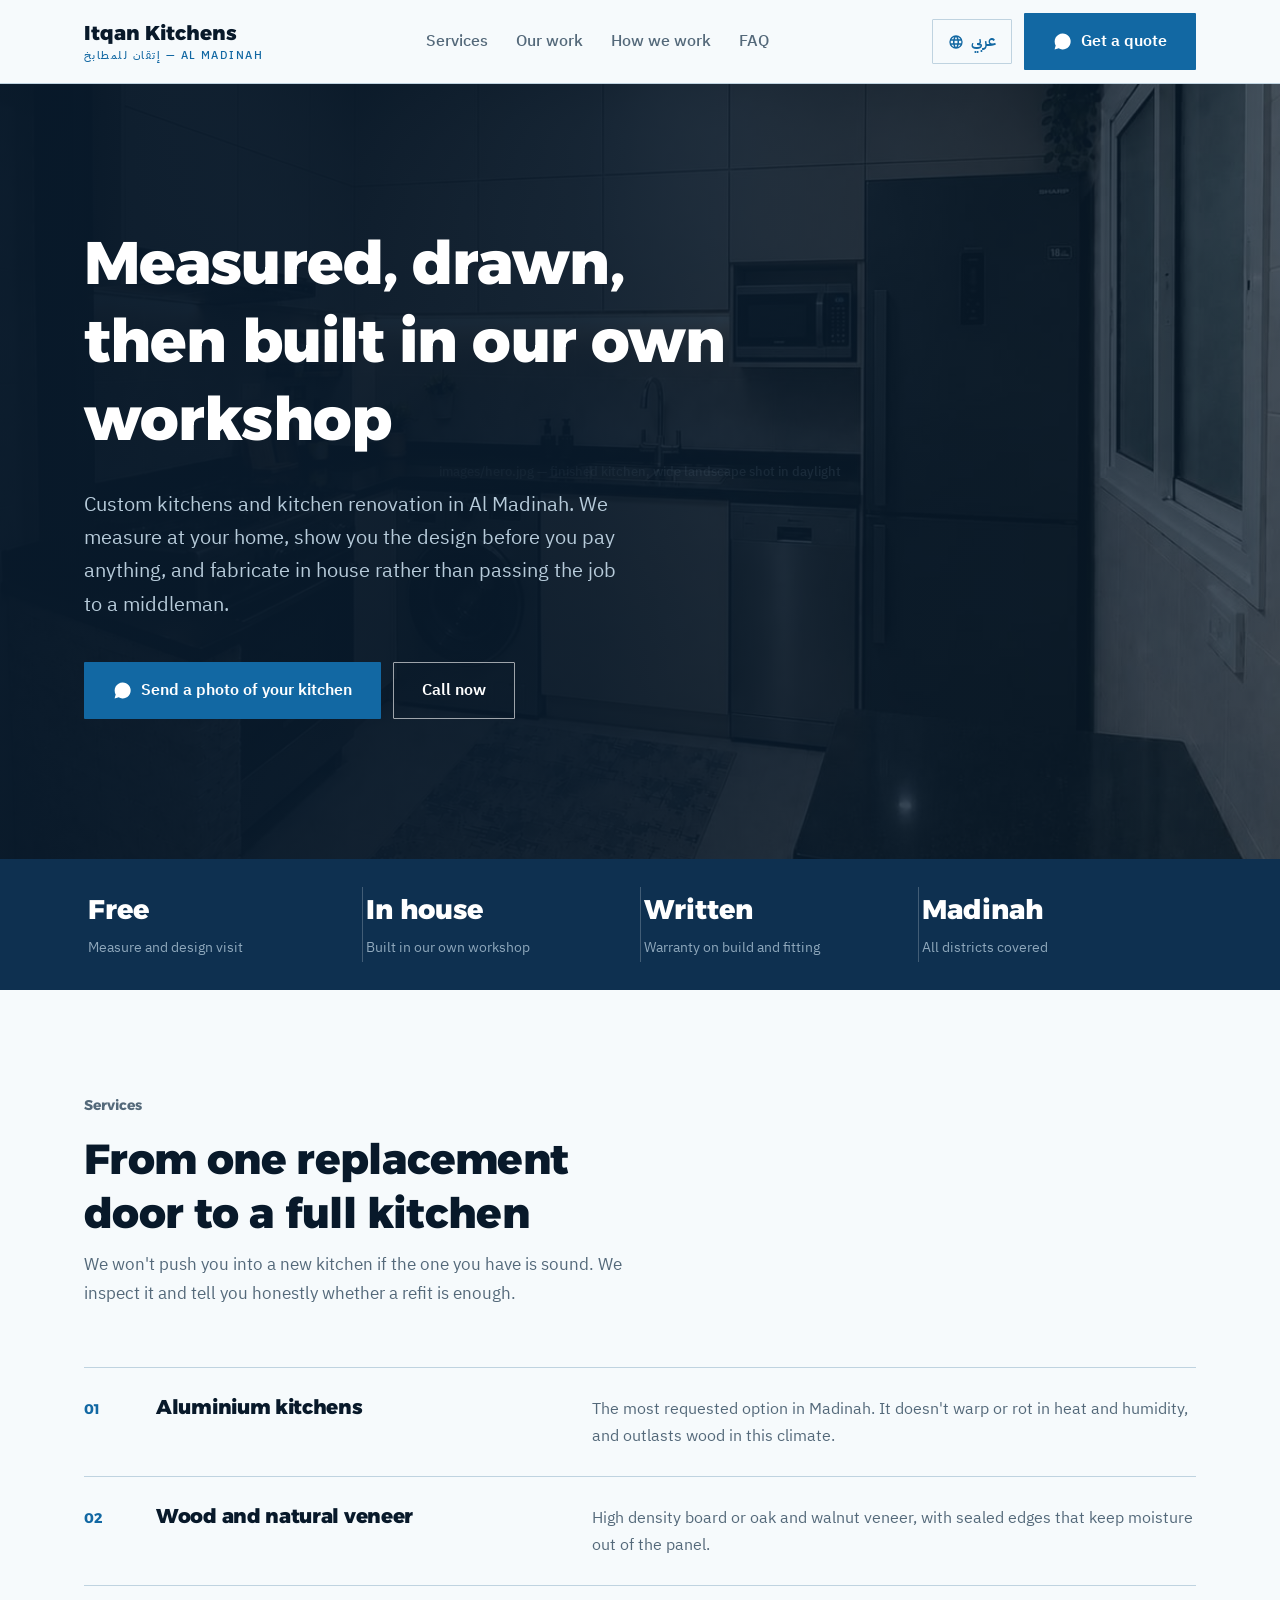
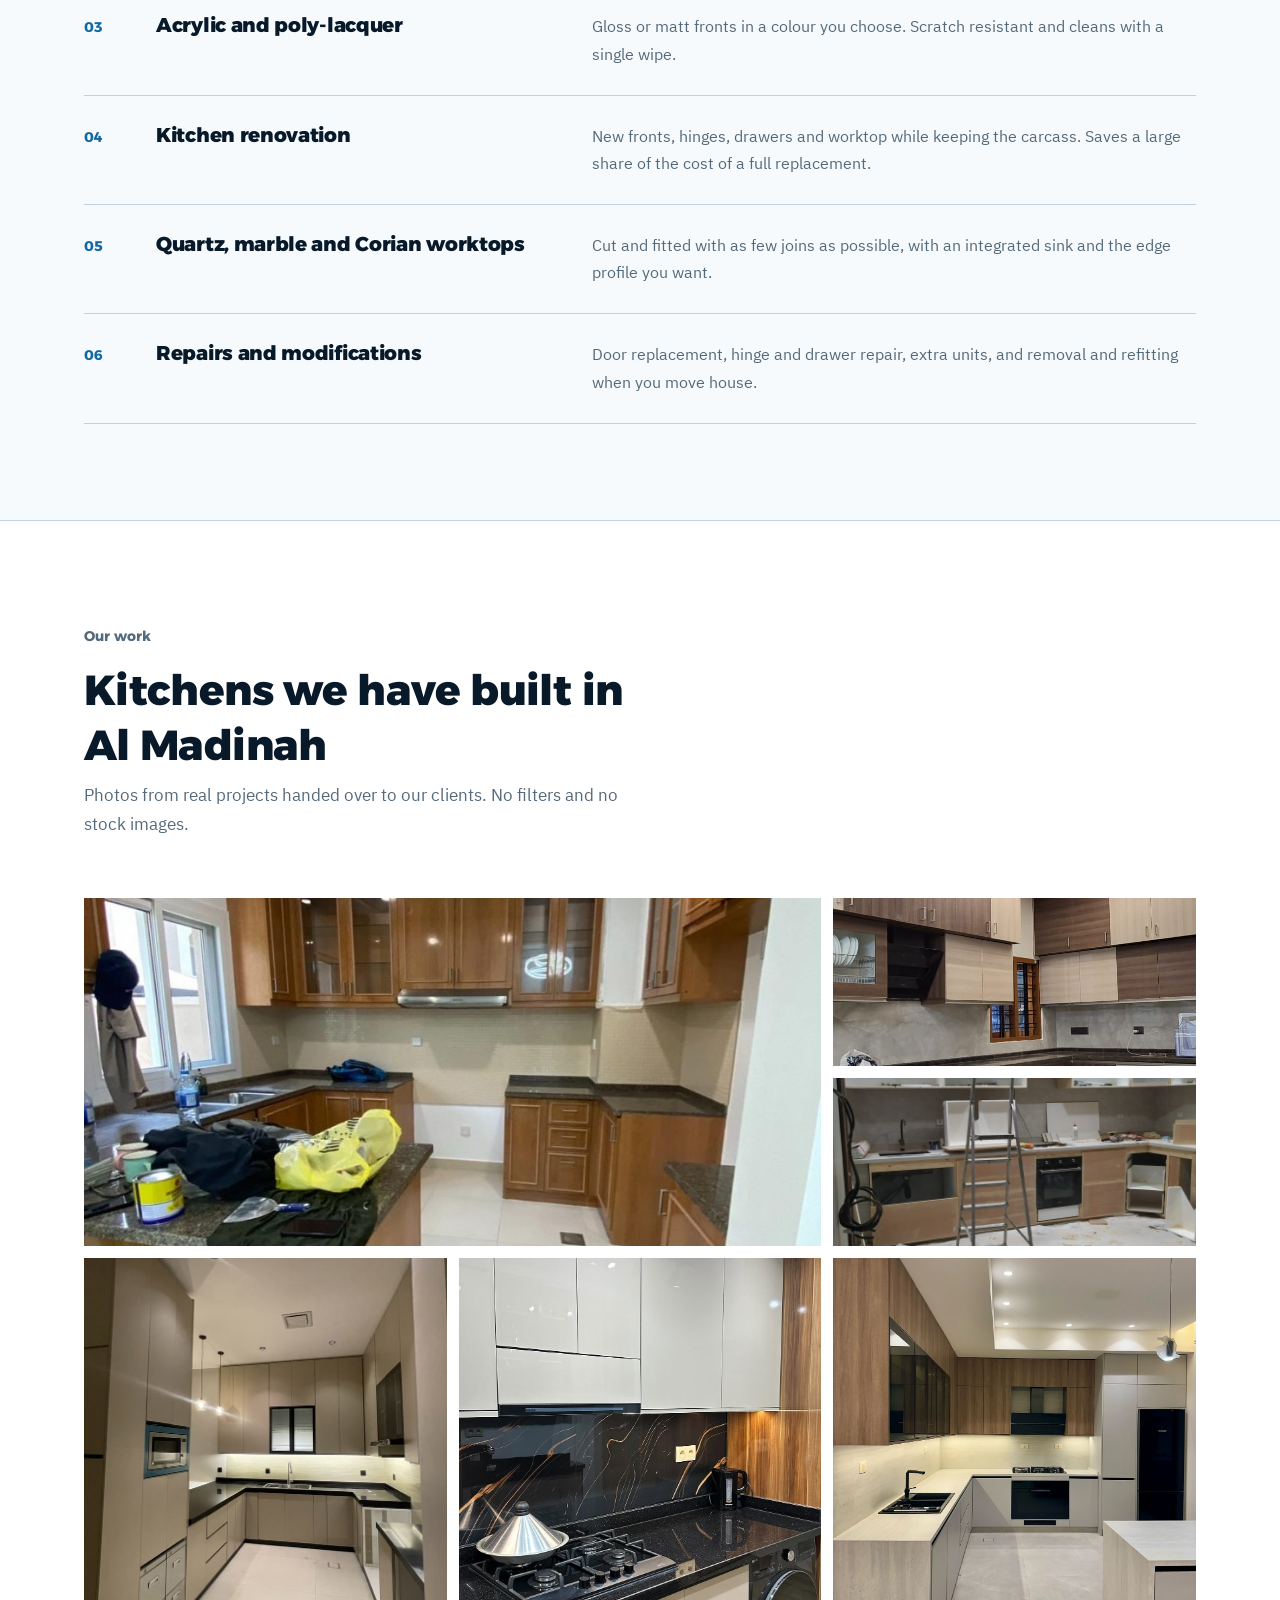
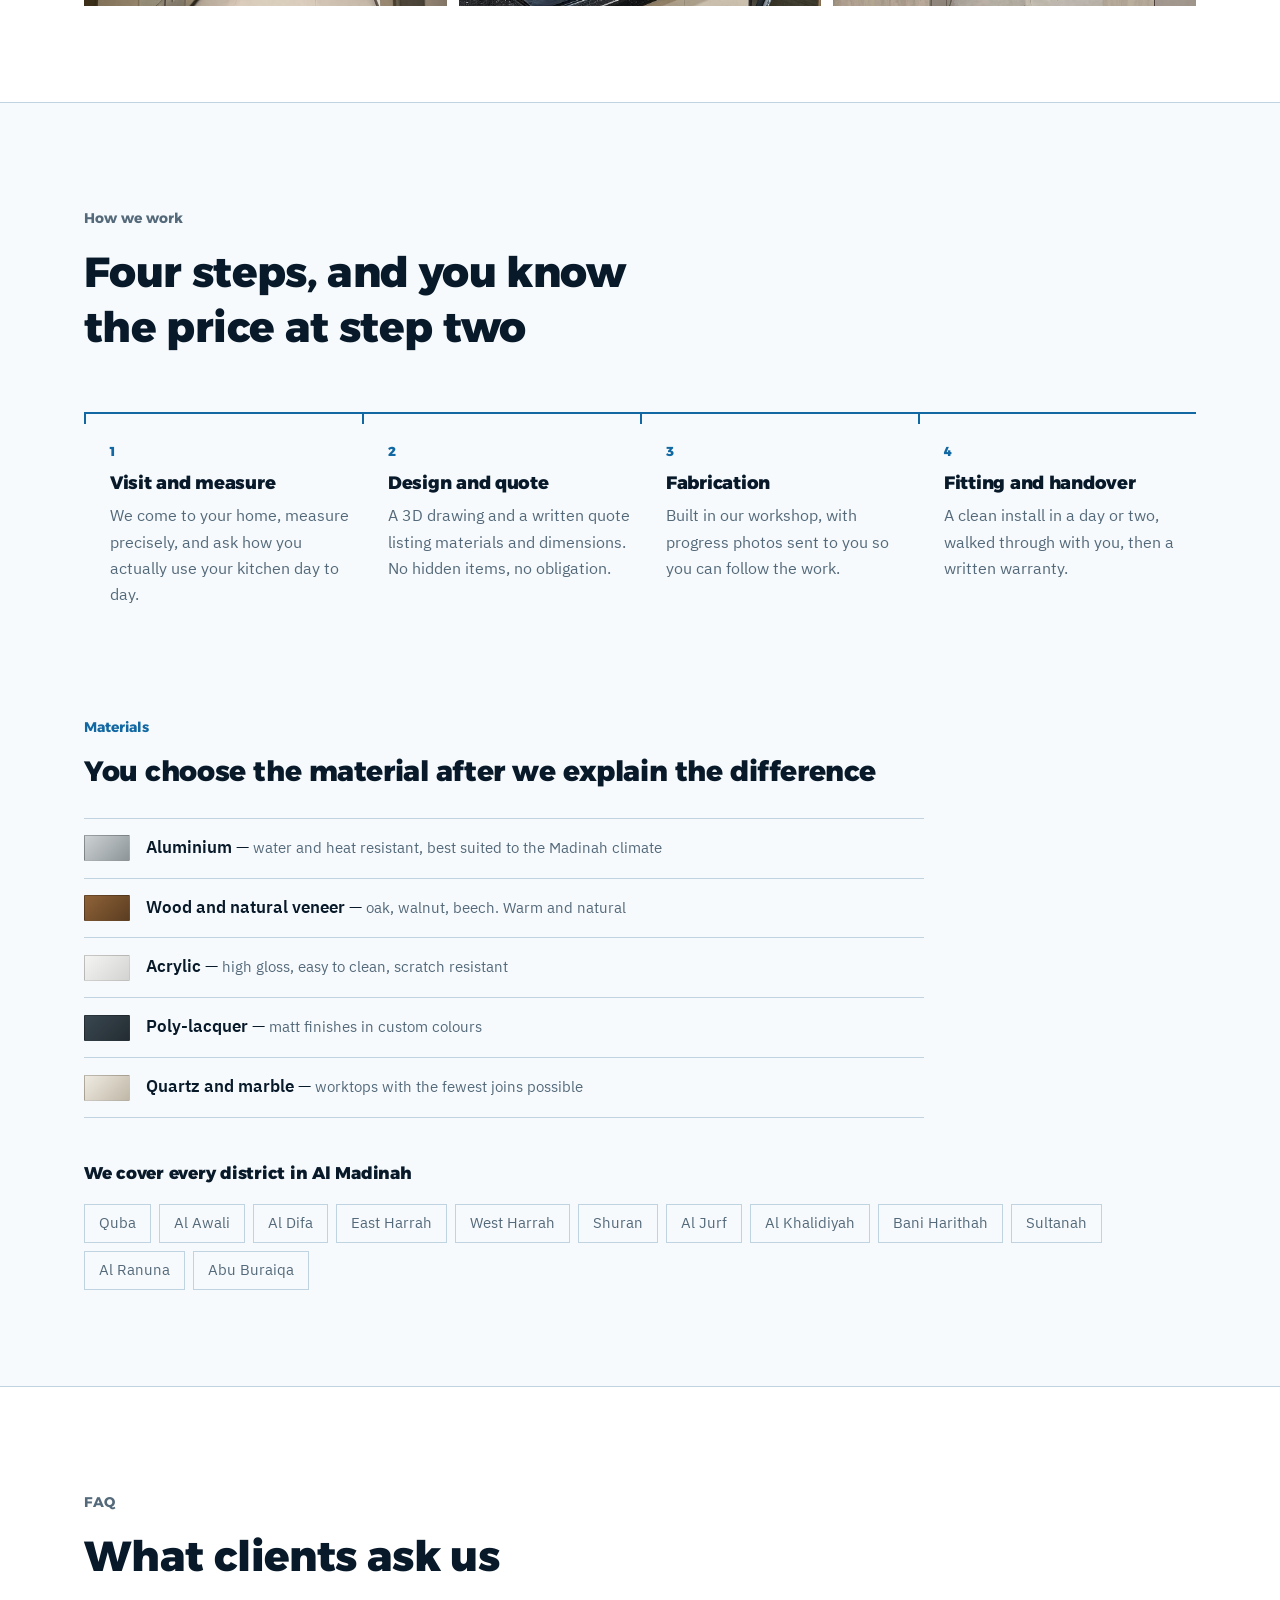
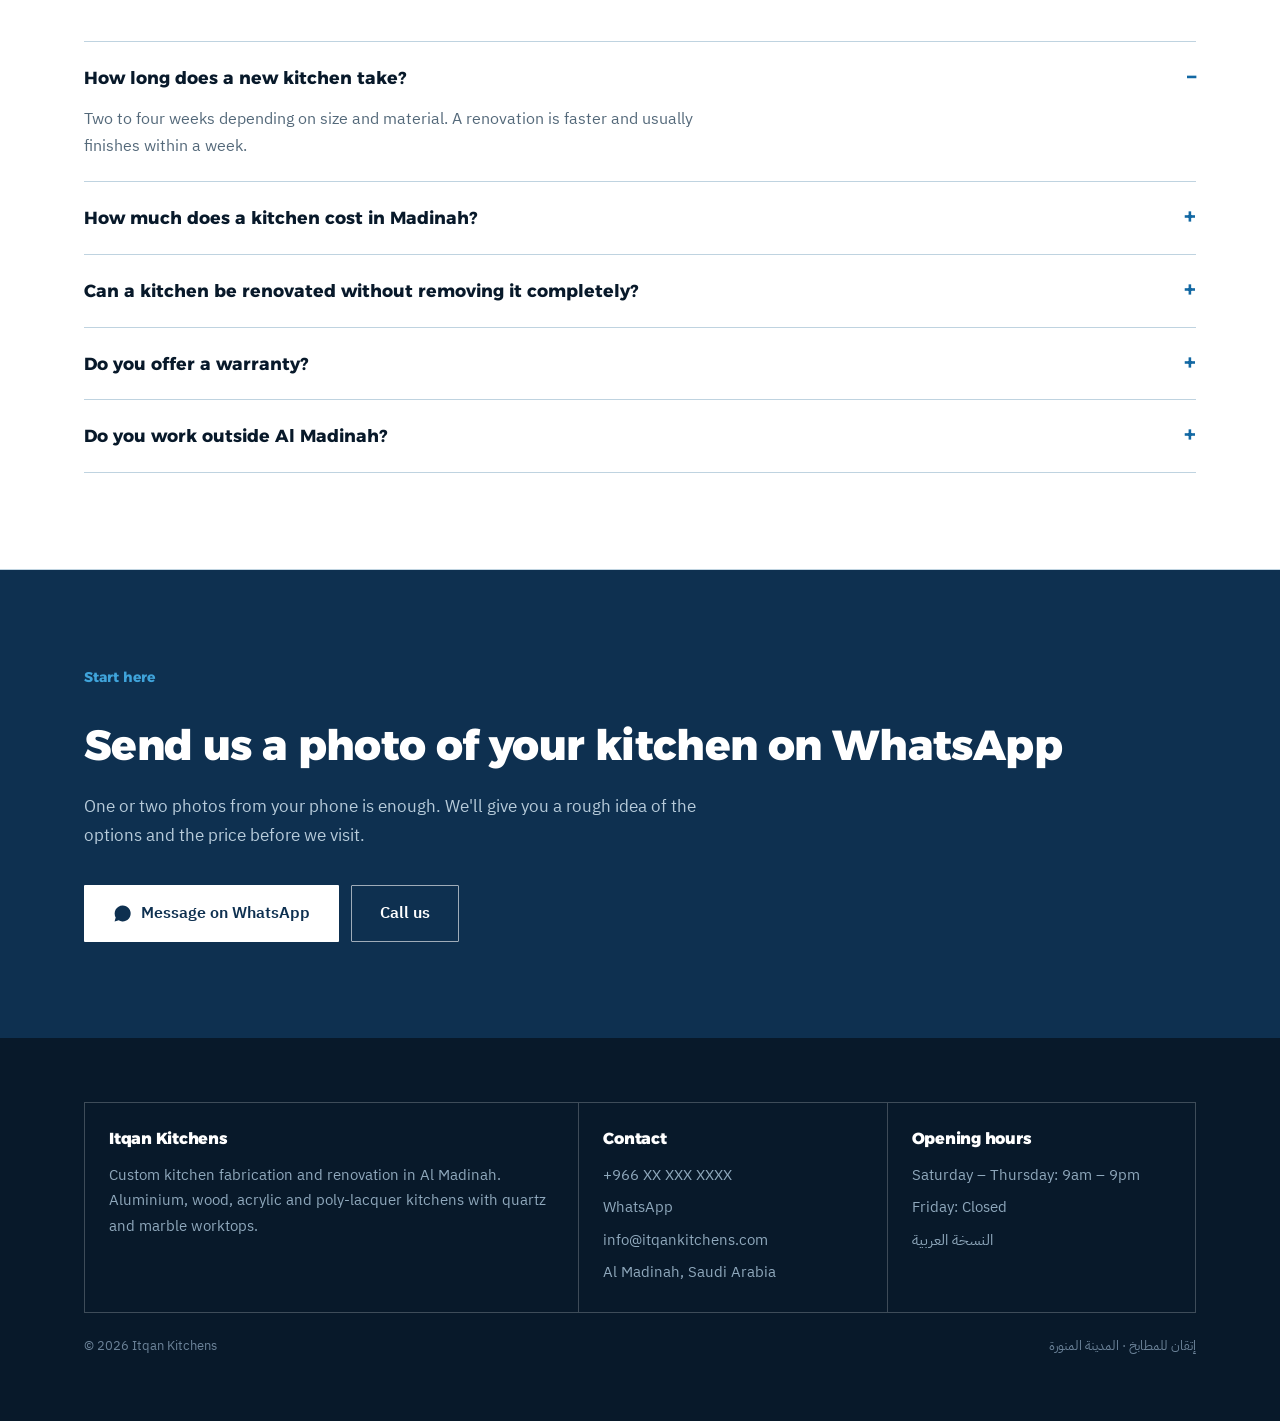
==== en.html @ 6902fe75 "Add files via upload" ====
<!DOCTYPE html>
<html lang="en" dir="ltr">
<head>
<meta charset="utf-8">
<meta name="viewport" content="width=device-width, initial-scale=1">

<title>Kitchen Renovation &amp; Custom Kitchens in Madinah | Itqan Kitchens</title>
<meta name="description" content="Itqan Kitchens — custom kitchen fabrication and kitchen renovation in Al Madinah, Saudi Arabia. Aluminium, wood, acrylic and poly-lacquer kitchens with quartz and marble worktops. Free measure and design, written warranty.">
<link rel="canonical" href="https://itqankitchens.com/en.html">
<link rel="alternate" hreflang="ar" href="https://itqankitchens.com/">
<link rel="alternate" hreflang="en" href="https://itqankitchens.com/en.html">
<link rel="alternate" hreflang="x-default" href="https://itqankitchens.com/">
<meta name="robots" content="index, follow, max-image-preview:large">
<meta name="geo.region" content="SA-03">
<meta name="geo.placename" content="Al Madinah">

<meta property="og:type" content="website">
<meta property="og:locale" content="en_US">
<meta property="og:locale:alternate" content="ar_SA">
<meta property="og:site_name" content="Itqan Kitchens">
<meta property="og:title" content="Kitchen Renovation &amp; Custom Kitchens in Madinah | Itqan Kitchens">
<meta property="og:description" content="Free measure and design, built in our own workshop, written warranty on installation.">
<meta property="og:url" content="https://itqankitchens.com/en.html">
<meta property="og:image" content="https://itqankitchens.com/images/og.jpg">
<meta name="twitter:card" content="summary_large_image">
<link rel="icon" href="images/favicon.png">

<link rel="preconnect" href="https://fonts.googleapis.com">
<link rel="preconnect" href="https://fonts.gstatic.com" crossorigin>
<link href="https://fonts.googleapis.com/css2?family=Alexandria:wght@500;700;800&family=IBM+Plex+Sans+Arabic:wght@400;500;600&display=swap" rel="stylesheet">
<link rel="stylesheet" href="style.css">
</head>
<body>

<header>
  <div class="wrap hdr">
    <a class="brand" href="en.html">Itqan Kitchens<span>إتقان للمطابخ — AL MADINAH</span></a>
    <nav class="nav">
      <a href="#services">Services</a>
      <a href="#work">Our work</a>
      <a href="#process">How we work</a>
      <a href="#faq">FAQ</a>
    </nav>
    <div class="hdr-right">
      <a class="lang" href="index.html" hreflang="ar" lang="ar">
        <svg viewBox="0 0 24 24"><path d="M12 2a10 10 0 1 0 0 20 10 10 0 0 0 0-20zm6.9 6h-2.9a15.6 15.6 0 0 0-1.4-3.6A8 8 0 0 1 18.9 8zM12 4c.7 1 1.3 2.3 1.7 4h-3.4c.4-1.7 1-3 1.7-4zM4.3 14a8 8 0 0 1 0-4h3.3a17 17 0 0 0 0 4zm.8 2h2.9c.3 1.3.8 2.5 1.4 3.6A8 8 0 0 1 5.1 16zm2.9-8H5.1a8 8 0 0 1 4.3-3.6A15.6 15.6 0 0 0 8 8zM12 20c-.7-1-1.3-2.3-1.7-4h3.4c-.4 1.7-1 3-1.7 4zm2.1-6H9.9a15 15 0 0 1 0-4h4.2a15 15 0 0 1 0 4zm.5 5.6c.6-1.1 1.1-2.3 1.4-3.6h2.9a8 8 0 0 1-4.3 3.6zm1.8-5.6a17 17 0 0 0 0-4h3.3a8 8 0 0 1 0 4z"/></svg>
        عربي
      </a>
      <a class="btn b-solid" href="https://wa.me/966XXXXXXXXX?text=Hello,%20I%27d%20like%20a%20quote%20for%20a%20kitchen">
        <svg viewBox="0 0 24 24"><path d="M17.5 14.4c-.3-.2-1.7-.9-2-1s-.5-.1-.7.2-.8 1-.9 1.1-.3.2-.6.1a8 8 0 0 1-2.4-1.5 9 9 0 0 1-1.6-2c-.2-.3 0-.5.1-.6l.5-.6.3-.5v-.5l-1-2.3c-.2-.6-.5-.5-.7-.5h-.6c-.2 0-.5.1-.8.4a3.2 3.2 0 0 0-1 2.4A5.6 5.6 0 0 0 7.3 12a12.7 12.7 0 0 0 4.9 4.3c.7.3 1.2.5 1.6.6a3.9 3.9 0 0 0 1.8.1 2.9 2.9 0 0 0 1.9-1.4 2.4 2.4 0 0 0 .2-1.3zM12 2a10 10 0 0 0-8.6 15L2 22l5.2-1.4A10 10 0 1 0 12 2z"/></svg>
        Get a quote
      </a>
    </div>
  </div>
</header>

<main>

<div class="hero">
  <div class="slot" data-need="images/hero.jpg — finished kitchen, wide landscape shot in daylight">
    <img src="images/hero.jpg" alt="Custom aluminium kitchen built by Itqan Kitchens in Al Madinah" fetchpriority="high" width="1600" height="1000">
  </div>
  <div class="hero-veil"></div>
  <div class="wrap hero-in">
    <h1>Measured, drawn, then built in our own workshop</h1>
    <p class="lede">Custom kitchens and kitchen renovation in Al Madinah. We measure at your home, show you the design before you pay anything, and fabricate in house rather than passing the job to a middleman.</p>
    <div class="hero-btns">
      <a class="btn b-solid" href="https://wa.me/966XXXXXXXXX?text=Hello,%20I%27d%20like%20a%20quote%20for%20a%20kitchen">
        <svg viewBox="0 0 24 24"><path d="M17.5 14.4c-.3-.2-1.7-.9-2-1s-.5-.1-.7.2-.8 1-.9 1.1-.3.2-.6.1a8 8 0 0 1-2.4-1.5 9 9 0 0 1-1.6-2c-.2-.3 0-.5.1-.6l.5-.6.3-.5v-.5l-1-2.3c-.2-.6-.5-.5-.7-.5h-.6c-.2 0-.5.1-.8.4a3.2 3.2 0 0 0-1 2.4A5.6 5.6 0 0 0 7.3 12a12.7 12.7 0 0 0 4.9 4.3c.7.3 1.2.5 1.6.6a3.9 3.9 0 0 0 1.8.1 2.9 2.9 0 0 0 1.9-1.4 2.4 2.4 0 0 0 .2-1.3zM12 2a10 10 0 0 0-8.6 15L2 22l5.2-1.4A10 10 0 1 0 12 2z"/></svg>
        Send a photo of your kitchen
      </a>
      <a class="btn b-light" href="tel:+966XXXXXXXXX">Call now</a>
    </div>
  </div>
</div>

<div class="proof">
  <div class="wrap proof-in">
    <div class="pf"><b>Free</b><span>Measure and design visit</span></div>
    <div class="pf"><b>In house</b><span>Built in our own workshop</span></div>
    <div class="pf"><b>Written</b><span>Warranty on build and fitting</span></div>
    <div class="pf"><b>Madinah</b><span>All districts covered</span></div>
  </div>
</div>

<section id="services">
  <div class="wrap">
    <div class="sec-head">
      <p class="eyebrow">Services</p>
      <h2>From one replacement door to a full kitchen</h2>
      <p>We won't push you into a new kitchen if the one you have is sound. We inspect it and tell you honestly whether a refit is enough.</p>
    </div>
    <div class="spec">
      <div class="row"><span class="n">01</span><h3>Aluminium kitchens</h3><p>The most requested option in Madinah. It doesn't warp or rot in heat and humidity, and outlasts wood in this climate.</p></div>
      <div class="row"><span class="n">02</span><h3>Wood and natural veneer</h3><p>High density board or oak and walnut veneer, with sealed edges that keep moisture out of the panel.</p></div>
      <div class="row"><span class="n">03</span><h3>Acrylic and poly-lacquer</h3><p>Gloss or matt fronts in a colour you choose. Scratch resistant and cleans with a single wipe.</p></div>
      <div class="row"><span class="n">04</span><h3>Kitchen renovation</h3><p>New fronts, hinges, drawers and worktop while keeping the carcass. Saves a large share of the cost of a full replacement.</p></div>
      <div class="row"><span class="n">05</span><h3>Quartz, marble and Corian worktops</h3><p>Cut and fitted with as few joins as possible, with an integrated sink and the edge profile you want.</p></div>
      <div class="row"><span class="n">06</span><h3>Repairs and modifications</h3><p>Door replacement, hinge and drawer repair, extra units, and removal and refitting when you move house.</p></div>
    </div>
  </div>
</section>

<section class="work" id="work">
  <div class="wrap">
    <div class="sec-head">
      <p class="eyebrow">Our work</p>
      <h2>Kitchens we have built in Al Madinah</h2>
      <p>Photos from real projects handed over to our clients. No filters and no stock images.</p>
    </div>
    <div class="gal">
      <div class="slot a" data-need="images/work-1.jpg — your best kitchen, wide shot"><img src="images/work-1.jpg" alt="Custom aluminium kitchen fitted in Al Madinah" loading="lazy" width="1200" height="800"></div>
      <div class="slot b" data-need="images/work-2.jpg — quartz worktop close up"><img src="images/work-2.jpg" alt="Quartz worktop installed in a Madinah kitchen" loading="lazy" width="700" height="500"></div>
      <div class="slot c" data-need="images/work-3.jpg — open drawers or interior detail"><img src="images/work-3.jpg" alt="Drawer and interior detail of a custom built kitchen" loading="lazy" width="700" height="500"></div>
      <div class="slot d" data-need="images/work-4.jpg — before and after renovation"><img src="images/work-4.jpg" alt="Kitchen renovation before and after in Al Madinah" loading="lazy" width="700" height="900"></div>
      <div class="slot e" data-need="images/work-5.jpg — wood or acrylic kitchen"><img src="images/work-5.jpg" alt="Natural veneer wood kitchen in Al Madinah" loading="lazy" width="700" height="900"></div>
      <div class="slot f" data-need="images/work-6.jpg — the workshop mid build"><img src="images/work-6.jpg" alt="Itqan Kitchens workshop during fabrication" loading="lazy" width="700" height="900"></div>
    </div>
  </div>
</section>

<section id="process">
  <div class="wrap">
    <div class="sec-head">
      <p class="eyebrow">How we work</p>
      <h2>Four steps, and you know the price at step two</h2>
    </div>
    <div class="proc">
      <div class="pstep"><span class="n">1</span><h3>Visit and measure</h3><p>We come to your home, measure precisely, and ask how you actually use your kitchen day to day.</p></div>
      <div class="pstep"><span class="n">2</span><h3>Design and quote</h3><p>A 3D drawing and a written quote listing materials and dimensions. No hidden items, no obligation.</p></div>
      <div class="pstep"><span class="n">3</span><h3>Fabrication</h3><p>Built in our workshop, with progress photos sent to you so you can follow the work.</p></div>
      <div class="pstep"><span class="n">4</span><h3>Fitting and handover</h3><p>A clean install in a day or two, walked through with you, then a written warranty.</p></div>
    </div>

    <div style="margin-top:clamp(46px,6vw,80px)">
      <p class="eyebrow">Materials</p>
      <h2 style="font-size:clamp(21px,2.6vw,28px);margin-bottom:1em">You choose the material after we explain the difference</h2>
      <div class="mats">
        <div class="mrow"><span class="chip" style="background:linear-gradient(135deg,#CDD2D4,#8D9598)"></span><div><b>Aluminium</b> — <em>water and heat resistant, best suited to the Madinah climate</em></div></div>
        <div class="mrow"><span class="chip" style="background:linear-gradient(135deg,#8E6238,#5B3D21)"></span><div><b>Wood and natural veneer</b> — <em>oak, walnut, beech. Warm and natural</em></div></div>
        <div class="mrow"><span class="chip" style="background:linear-gradient(135deg,#F4F4F2,#D3D4D1)"></span><div><b>Acrylic</b> — <em>high gloss, easy to clean, scratch resistant</em></div></div>
        <div class="mrow"><span class="chip" style="background:linear-gradient(135deg,#3A4750,#232C32)"></span><div><b>Poly-lacquer</b> — <em>matt finishes in custom colours</em></div></div>
        <div class="mrow"><span class="chip" style="background:linear-gradient(135deg,#EFEBE2,#C0B7A7)"></span><div><b>Quartz and marble</b> — <em>worktops with the fewest joins possible</em></div></div>
      </div>

      <h3 style="font-size:17px;margin-top:44px;margin-bottom:2px">We cover every district in Al Madinah</h3>
      <ul class="areas">
        <li>Quba</li><li>Al Awali</li><li>Al Difa</li><li>East Harrah</li><li>West Harrah</li>
        <li>Shuran</li><li>Al Jurf</li><li>Al Khalidiyah</li><li>Bani Harithah</li><li>Sultanah</li><li>Al Ranuna</li><li>Abu Buraiqa</li>
      </ul>
    </div>
  </div>
</section>

<section class="faq" id="faq">
  <div class="wrap">
    <div class="sec-head"><p class="eyebrow">FAQ</p><h2>What clients ask us</h2></div>
    <details open><summary>How long does a new kitchen take?</summary><p>Two to four weeks depending on size and material. A renovation is faster and usually finishes within a week.</p></details>
    <details><summary>How much does a kitchen cost in Madinah?</summary><p>Pricing is per linear metre and varies with the material, worktop type and number of units. After the measure visit you get a written, itemised quote with no obligation.</p></details>
    <details><summary>Can a kitchen be renovated without removing it completely?</summary><p>Often yes. In many cases the carcass is sound and only the fronts, hinges and worktop need replacing. We tell you honestly after inspecting it.</p></details>
    <details><summary>Do you offer a warranty?</summary><p>Yes, a written warranty covering fabrication and fitting. We explain its length and what it covers before you sign anything.</p></details>
    <details><summary>Do you work outside Al Madinah?</summary><p>Our main work is inside Al Madinah and its districts. For larger projects elsewhere, contact us and we'll see whether we can take it on.</p></details>
  </div>
</section>

<section class="band">
  <div class="wrap">
    <p class="eyebrow">Start here</p>
    <h2>Send us a photo of your kitchen on WhatsApp</h2>
    <p>One or two photos from your phone is enough. We'll give you a rough idea of the options and the price before we visit.</p>
    <div class="cta-btns">
      <a class="btn b-solid" href="https://wa.me/966XXXXXXXXX?text=Hello,%20here%27s%20a%20photo%20of%20my%20kitchen,%20I%27d%20like%20a%20quote">
        <svg viewBox="0 0 24 24"><path d="M17.5 14.4c-.3-.2-1.7-.9-2-1s-.5-.1-.7.2-.8 1-.9 1.1-.3.2-.6.1a8 8 0 0 1-2.4-1.5 9 9 0 0 1-1.6-2c-.2-.3 0-.5.1-.6l.5-.6.3-.5v-.5l-1-2.3c-.2-.6-.5-.5-.7-.5h-.6c-.2 0-.5.1-.8.4a3.2 3.2 0 0 0-1 2.4A5.6 5.6 0 0 0 7.3 12a12.7 12.7 0 0 0 4.9 4.3c.7.3 1.2.5 1.6.6a3.9 3.9 0 0 0 1.8.1 2.9 2.9 0 0 0 1.9-1.4 2.4 2.4 0 0 0 .2-1.3zM12 2a10 10 0 0 0-8.6 15L2 22l5.2-1.4A10 10 0 1 0 12 2z"/></svg>
        Message on WhatsApp
      </a>
      <a class="btn b-light" href="tel:+966XXXXXXXXX">Call us</a>
    </div>
  </div>
</section>

</main>

<footer>
  <div class="wrap">
    <div class="tb">
      <div class="tbc">
        <h3>Itqan Kitchens</h3>
        <p style="font-size:15px">Custom kitchen fabrication and renovation in Al Madinah. Aluminium, wood, acrylic and poly-lacquer kitchens with quartz and marble worktops.</p>
      </div>
      <div class="tbc">
        <h3>Contact</h3>
        <ul class="flist">
          <li><a href="tel:+966XXXXXXXXX">+966 XX XXX XXXX</a></li>
          <li><a href="https://wa.me/966XXXXXXXXX">WhatsApp</a></li>
          <li><a href="mailto:info@itqankitchens.com">info@itqankitchens.com</a></li>
          <li>Al Madinah, Saudi Arabia</li>
        </ul>
      </div>
      <div class="tbc">
        <h3>Opening hours</h3>
        <ul class="flist">
          <li>Saturday – Thursday: 9am – 9pm</li>
          <li>Friday: Closed</li>
          <li><a href="index.html" lang="ar">النسخة العربية</a></li>
        </ul>
      </div>
    </div>
    <div class="fbase">
      <span>© <span id="yr">2026</span> Itqan Kitchens</span>
      <span>إتقان للمطابخ · المدينة المنورة</span>
    </div>
  </div>
</footer>

<nav class="bar" aria-label="Quick contact">
  <a class="w" href="https://wa.me/966XXXXXXXXX?text=Hello,%20I%27d%20like%20a%20quote%20for%20a%20kitchen">
    <svg viewBox="0 0 24 24"><path d="M17.5 14.4c-.3-.2-1.7-.9-2-1s-.5-.1-.7.2-.8 1-.9 1.1-.3.2-.6.1a8 8 0 0 1-2.4-1.5 9 9 0 0 1-1.6-2c-.2-.3 0-.5.1-.6l.5-.6.3-.5v-.5l-1-2.3c-.2-.6-.5-.5-.7-.5h-.6c-.2 0-.5.1-.8.4a3.2 3.2 0 0 0-1 2.4A5.6 5.6 0 0 0 7.3 12a12.7 12.7 0 0 0 4.9 4.3c.7.3 1.2.5 1.6.6a3.9 3.9 0 0 0 1.8.1 2.9 2.9 0 0 0 1.9-1.4 2.4 2.4 0 0 0 .2-1.3zM12 2a10 10 0 0 0-8.6 15L2 22l5.2-1.4A10 10 0 1 0 12 2z"/></svg>
    WhatsApp
  </a>
  <a class="c" href="tel:+966XXXXXXXXX">
    <svg viewBox="0 0 24 24"><path d="M6.6 10.8a15 15 0 0 0 6.6 6.6l2.2-2.2c.3-.3.7-.4 1-.2a11 11 0 0 0 3.5.6c.6 0 1 .4 1 1V20c0 .6-.4 1-1 1A17 17 0 0 1 3 4c0-.6.4-1 1-1h3.5c.6 0 1 .4 1 1a11 11 0 0 0 .6 3.5c.1.3 0 .7-.2 1l-2.3 2.3z"/></svg>
    Call now
  </a>
</nav>

<script>document.getElementById('yr').textContent=new Date().getFullYear();</script>

<script type="application/ld+json">
{
  "@context":"https://schema.org","@type":"HomeAndConstructionBusiness",
  "@id":"https://itqankitchens.com/#business",
  "name":"Itqan Kitchens","alternateName":"إتقان للمطابخ",
  "url":"https://itqankitchens.com/","image":"https://itqankitchens.com/images/hero.jpg",
  "telephone":"+966XXXXXXXXX","email":"info@itqankitchens.com","priceRange":"$$",
  "address":{"@type":"PostalAddress","streetAddress":"Street address","addressLocality":"Al Madinah","addressRegion":"Al Madinah Province","addressCountry":"SA"},
  "geo":{"@type":"GeoCoordinates","latitude":24.4686,"longitude":39.6142},
  "areaServed":{"@type":"City","name":"Al Madinah"},
  "openingHoursSpecification":[{"@type":"OpeningHoursSpecification","dayOfWeek":["Saturday","Sunday","Monday","Tuesday","Wednesday","Thursday"],"opens":"09:00","closes":"21:00"}],
  "hasOfferCatalog":{"@type":"OfferCatalog","name":"Kitchen services","itemListElement":[
    {"@type":"Offer","itemOffered":{"@type":"Service","name":"Aluminium kitchens"}},
    {"@type":"Offer","itemOffered":{"@type":"Service","name":"Wood and natural veneer kitchens"}},
    {"@type":"Offer","itemOffered":{"@type":"Service","name":"Acrylic and poly-lacquer kitchens"}},
    {"@type":"Offer","itemOffered":{"@type":"Service","name":"Kitchen renovation"}},
    {"@type":"Offer","itemOffered":{"@type":"Service","name":"Quartz, marble and Corian worktops"}},
    {"@type":"Offer","itemOffered":{"@type":"Service","name":"Kitchen repairs and modifications"}}]}
}
</script>

<script type="application/ld+json">
{
  "@context":"https://schema.org","@type":"FAQPage","mainEntity":[
  {"@type":"Question","name":"How long does a new kitchen take?","acceptedAnswer":{"@type":"Answer","text":"Two to four weeks depending on size and material. A renovation is faster and usually finishes within a week."}},
  {"@type":"Question","name":"How much does a kitchen cost in Madinah?","acceptedAnswer":{"@type":"Answer","text":"Pricing is per linear metre and varies with the material, worktop type and number of units. After the measure visit you get a written, itemised quote with no obligation."}},
  {"@type":"Question","name":"Can a kitchen be renovated without removing it completely?","acceptedAnswer":{"@type":"Answer","text":"Often yes. In many cases the carcass is sound and only the fronts, hinges and worktop need replacing."}},
  {"@type":"Question","name":"Do you offer a warranty?","acceptedAnswer":{"@type":"Answer","text":"Yes, a written warranty covering fabrication and fitting. We explain its length and what it covers before you sign anything."}},
  {"@type":"Question","name":"Do you work outside Al Madinah?","acceptedAnswer":{"@type":"Answer","text":"Our main work is inside Al Madinah and its districts. For larger projects elsewhere, contact us and we will see whether we can take it on."}}]
}
</script>

</body>
</html>
---- style.css ----
/* ==========================================================
   ITQAN KITCHENS — shared stylesheet (Arabic + English)
   Edit colours in the :root block below.
   ========================================================== */

:root{
  --ink:#08192A;          /* deepest navy — headers, footer */
  --navy:#0E3050;         /* dark blue panels */
  --blue:#1268A3;         /* primary blue — buttons, links */
  --blue-deep:#0C4E7C;    /* button hover */
  --blue-br:#3FA3DA;      /* bright accent — eyebrows on dark */
  --pale:#E6F0F7;         /* pale blue wash */
  --paper:#F6FAFC;        /* page background */
  --rule:#BFD3E0;         /* hairlines */
  --grey:#54697A;         /* body text on light */
  --mute:#8FA8BC;         /* body text on dark */

  --disp:"Alexandria",sans-serif;
  --body:"IBM Plex Sans Arabic",sans-serif;
  --pad:clamp(18px,5vw,72px);
}

*{box-sizing:border-box;margin:0;padding:0}
html{scroll-behavior:smooth}
body{
  font-family:var(--body);background:var(--paper);color:var(--ink);
  font-size:17px;line-height:1.75;padding-bottom:74px;-webkit-font-smoothing:antialiased;
}
[dir="ltr"] body{line-height:1.7}
@media(min-width:860px){body{padding-bottom:0}}
img{display:block;width:100%;height:100%;object-fit:cover}
a{color:inherit}
:focus-visible{outline:3px solid var(--blue);outline-offset:3px}
.wrap{max-width:1240px;margin:0 auto;padding-inline:var(--pad)}

h1,h2,h3{font-family:var(--disp);line-height:1.3;font-weight:800;letter-spacing:-.015em}
h2{font-size:clamp(25px,3.6vw,42px)}
p{max-width:66ch}

/* ---------- photo slots ---------- */
.slot{position:relative;background:#D3E1EB;overflow:hidden}
.slot::after{
  content:attr(data-need);position:absolute;inset:0;display:grid;place-items:center;
  font:500 12.5px/1.7 var(--body);color:var(--grey);padding:18px;text-align:center;z-index:0;
}
.slot img{position:relative;z-index:1}

/* ---------- header ---------- */
header{position:sticky;top:0;z-index:60;background:rgba(246,250,252,.95);backdrop-filter:blur(12px);border-bottom:1px solid var(--rule)}
.hdr{display:flex;align-items:center;justify-content:space-between;gap:14px;padding-block:13px}
.brand{text-decoration:none;font-family:var(--disp);font-weight:800;font-size:20px;line-height:1.15;color:var(--ink)}
.brand span{display:block;font:500 10.5px/1 var(--body);color:var(--blue);letter-spacing:.14em;margin-top:6px}
.nav{display:none;gap:28px;font-size:15.5px;font-weight:500}
.nav a{text-decoration:none;color:var(--grey)}
.nav a:hover{color:var(--blue)}
@media(min-width:1000px){.nav{display:flex}}

.hdr-right{display:flex;align-items:center;gap:12px}
.lang{
  display:inline-flex;align-items:center;gap:7px;text-decoration:none;
  border:1.5px solid var(--rule);color:var(--blue);font-weight:600;font-size:14.5px;
  padding:9px 15px;border-radius:1px;transition:border-color .15s,background .15s;
}
.lang:hover{border-color:var(--blue);background:var(--pale)}
.lang svg{width:16px;height:16px;fill:currentColor}
.hdr .btn{display:none}
@media(min-width:860px){.hdr .btn{display:inline-flex}}

/* ---------- buttons ---------- */
.btn{
  display:inline-flex;align-items:center;justify-content:center;gap:9px;
  font-family:var(--body);font-weight:600;font-size:16px;padding:14px 28px;
  text-decoration:none;border:1.5px solid transparent;border-radius:1px;
  transition:background .15s,color .15s,border-color .15s;
}
.b-solid{background:var(--blue);color:#fff}
.b-solid:hover{background:var(--blue-deep)}
.b-ghost{border-color:var(--ink);color:var(--ink)}
.b-ghost:hover{background:var(--ink);color:#fff}
.b-light{border-color:rgba(255,255,255,.6);color:#fff}
.b-light:hover{background:#fff;color:var(--navy);border-color:#fff}
.btn svg{width:19px;height:19px;fill:currentColor;flex:none}

/* ---------- hero ---------- */
.hero{position:relative;background:var(--ink);color:#fff;overflow:hidden}
.hero .slot{position:absolute;inset:0;background:#0E2437}
.hero .slot::after{color:#6E8AA0}
.hero img{opacity:.46}
.hero-veil{position:absolute;inset:0;z-index:2}
[dir="rtl"] .hero-veil{background:linear-gradient(to left,rgba(8,25,42,.95) 0%,rgba(8,25,42,.84) 46%,rgba(8,25,42,.34) 100%)}
[dir="ltr"] .hero-veil{background:linear-gradient(to right,rgba(8,25,42,.95) 0%,rgba(8,25,42,.84) 46%,rgba(8,25,42,.34) 100%)}
.hero-in{position:relative;z-index:3;padding-block:clamp(64px,11vw,140px)}
.hero h1{font-size:clamp(31px,5.6vw,60px);max-width:16ch;margin-bottom:.5em}
.hero .lede{font-size:clamp(17px,2vw,19.5px);color:#B7CBDA;max-width:46ch;margin-bottom:2.1em}
.hero-btns{display:flex;flex-wrap:wrap;gap:12px}

/* ---------- proof bar ---------- */
.proof{background:var(--navy);color:#fff}
.proof-in{display:grid;grid-template-columns:1fr 1fr;padding-block:6px}
@media(min-width:760px){.proof-in{grid-template-columns:repeat(4,1fr)}}
.pf{padding:22px 4px;position:relative}
.pf+.pf::before{content:"";position:absolute;inset-inline-start:0;top:22px;bottom:22px;width:1px;background:rgba(255,255,255,.22)}
.pf b{font-family:var(--disp);font-weight:800;font-size:clamp(20px,2.5vw,27px);display:block;color:#fff}
.pf span{font-size:13.5px;color:var(--mute)}

/* ---------- sections ---------- */
section{padding-block:clamp(58px,7.5vw,110px)}
.eyebrow{font-family:var(--disp);font-weight:700;font-size:14px;color:var(--blue);margin-bottom:14px}
.sec-head{max-width:56ch;margin-bottom:clamp(34px,4.5vw,58px)}
.sec-head p{color:var(--grey);margin-top:.6em}

/* services as a numbered spec list */
.spec{border-top:1px solid var(--rule)}
.row{display:grid;gap:6px 34px;padding:26px 0;border-bottom:1px solid var(--rule);align-items:baseline;transition:background .15s}
@media(min-width:800px){.row{grid-template-columns:38px 1fr 1.5fr}}
.row .n{font-family:var(--disp);font-weight:700;font-size:14px;color:var(--blue);padding-top:4px}
.row h3{font-size:20px}
.row p{font-size:16px;color:var(--grey)}
.row:hover{background:var(--pale)}

/* ---------- gallery ---------- */
.work{background:#fff;border-block:1px solid var(--rule)}
.gal{display:grid;gap:10px;grid-template-columns:repeat(2,1fr)}
.gal .slot{aspect-ratio:1}
@media(min-width:860px){
  .gal{grid-template-columns:repeat(6,1fr);grid-auto-rows:168px;gap:12px}
  .gal .slot{aspect-ratio:auto;height:100%}
  .a{grid-column:span 4;grid-row:span 2}
  .b,.c{grid-column:span 2;grid-row:span 1}
  .d,.e,.f{grid-column:span 2;grid-row:span 2}
}

/* ---------- process ---------- */
.proc{display:grid;gap:0}
@media(min-width:820px){.proc{grid-template-columns:repeat(4,1fr)}}
.pstep{padding:26px 26px 30px 0;border-top:2px solid var(--blue);position:relative}
[dir="ltr"] .pstep{padding:26px 0 30px 26px}
@media(max-width:819px){.pstep,[dir="ltr"] .pstep{padding-inline-end:0}}
.pstep::before{content:"";position:absolute;top:-2px;inset-inline-start:0;width:2px;height:12px;background:var(--blue)}
.pstep .n{font-family:var(--disp);font-weight:800;font-size:13px;color:var(--blue);display:block;margin-bottom:10px}
.pstep h3{font-size:18px;margin-bottom:.45em}
.pstep p{font-size:15.5px;color:var(--grey)}

/* ---------- materials table ---------- */
.mats{display:grid;gap:0;border-top:1px solid var(--rule);max-width:840px}
.mrow{display:grid;grid-template-columns:auto 1fr;gap:16px;align-items:center;padding:15px 0;border-bottom:1px solid var(--rule)}
.chip{width:46px;height:26px;border-radius:1px;border:1px solid rgba(0,0,0,.14)}
.mrow b{font-weight:600;font-size:16.5px}
.mrow em{font-style:normal;color:var(--grey);font-size:15px}

.areas{display:flex;flex-wrap:wrap;gap:8px;margin-top:20px;padding:0}
.areas li{list-style:none;border:1px solid var(--rule);padding:6px 14px;font-size:14.5px;color:var(--grey)}

/* ---------- faq ---------- */
.faq{background:#fff;border-block:1px solid var(--rule)}
details{border-bottom:1px solid var(--rule);padding:21px 0}
details:first-of-type{border-top:1px solid var(--rule)}
summary{font-family:var(--disp);font-weight:700;font-size:17.5px;cursor:pointer;list-style:none;display:flex;justify-content:space-between;gap:20px}
summary::-webkit-details-marker{display:none}
summary::after{content:"+";color:var(--blue);font-size:23px;line-height:1.2;flex:none}
details[open] summary::after{content:"–"}
details p{margin-top:13px;color:var(--grey);font-size:16px}

/* ---------- closing cta ---------- */
.band{background:var(--navy);color:#fff}
.band .eyebrow{color:var(--blue-br)}
.band h2{margin-bottom:.5em;color:#fff}
.band p{color:#B7CBDA;margin-bottom:2em}
.band .b-solid{background:#fff;color:var(--navy)}
.band .b-solid:hover{background:var(--pale)}
.cta-btns{display:flex;gap:12px;flex-wrap:wrap}

/* ---------- footer ---------- */
footer{background:var(--ink);color:var(--mute);font-size:15px;padding-block:clamp(40px,5vw,64px)}
.tb{display:grid;gap:0;border:1px solid rgba(255,255,255,.22)}
@media(min-width:820px){.tb{grid-template-columns:1.6fr 1fr 1fr}}
.tbc{padding:26px 24px;border-top:1px solid rgba(255,255,255,.22)}
.tbc:first-child{border-top:none}
@media(min-width:820px){
  .tbc{border-top:none}
  .tbc+.tbc{border-inline-start:1px solid rgba(255,255,255,.22)}
}
footer h3{font-family:var(--disp);font-size:16px;color:#fff;margin-bottom:.8em}
footer a{text-decoration:none}
footer a:hover{color:var(--blue-br)}
.flist{list-style:none;display:grid;gap:7px}
.fbase{margin-top:22px;font-size:13px;color:#6C8399;display:flex;justify-content:space-between;flex-wrap:wrap;gap:8px}

/* ---------- mobile sticky bar ---------- */
.bar{position:fixed;inset-inline:0;bottom:0;z-index:70;display:grid;grid-template-columns:1fr 1fr}
@media(min-width:860px){.bar{display:none}}
.bar a{padding:19px 8px;text-align:center;text-decoration:none;font-weight:600;font-size:16px;display:flex;align-items:center;justify-content:center;gap:8px}
.bar .w{background:var(--blue);color:#fff}
.bar .c{background:var(--ink);color:#fff}
.bar svg{width:19px;height:19px;fill:currentColor}

@media(prefers-reduced-motion:reduce){*{transition:none!important;scroll-behavior:auto}}
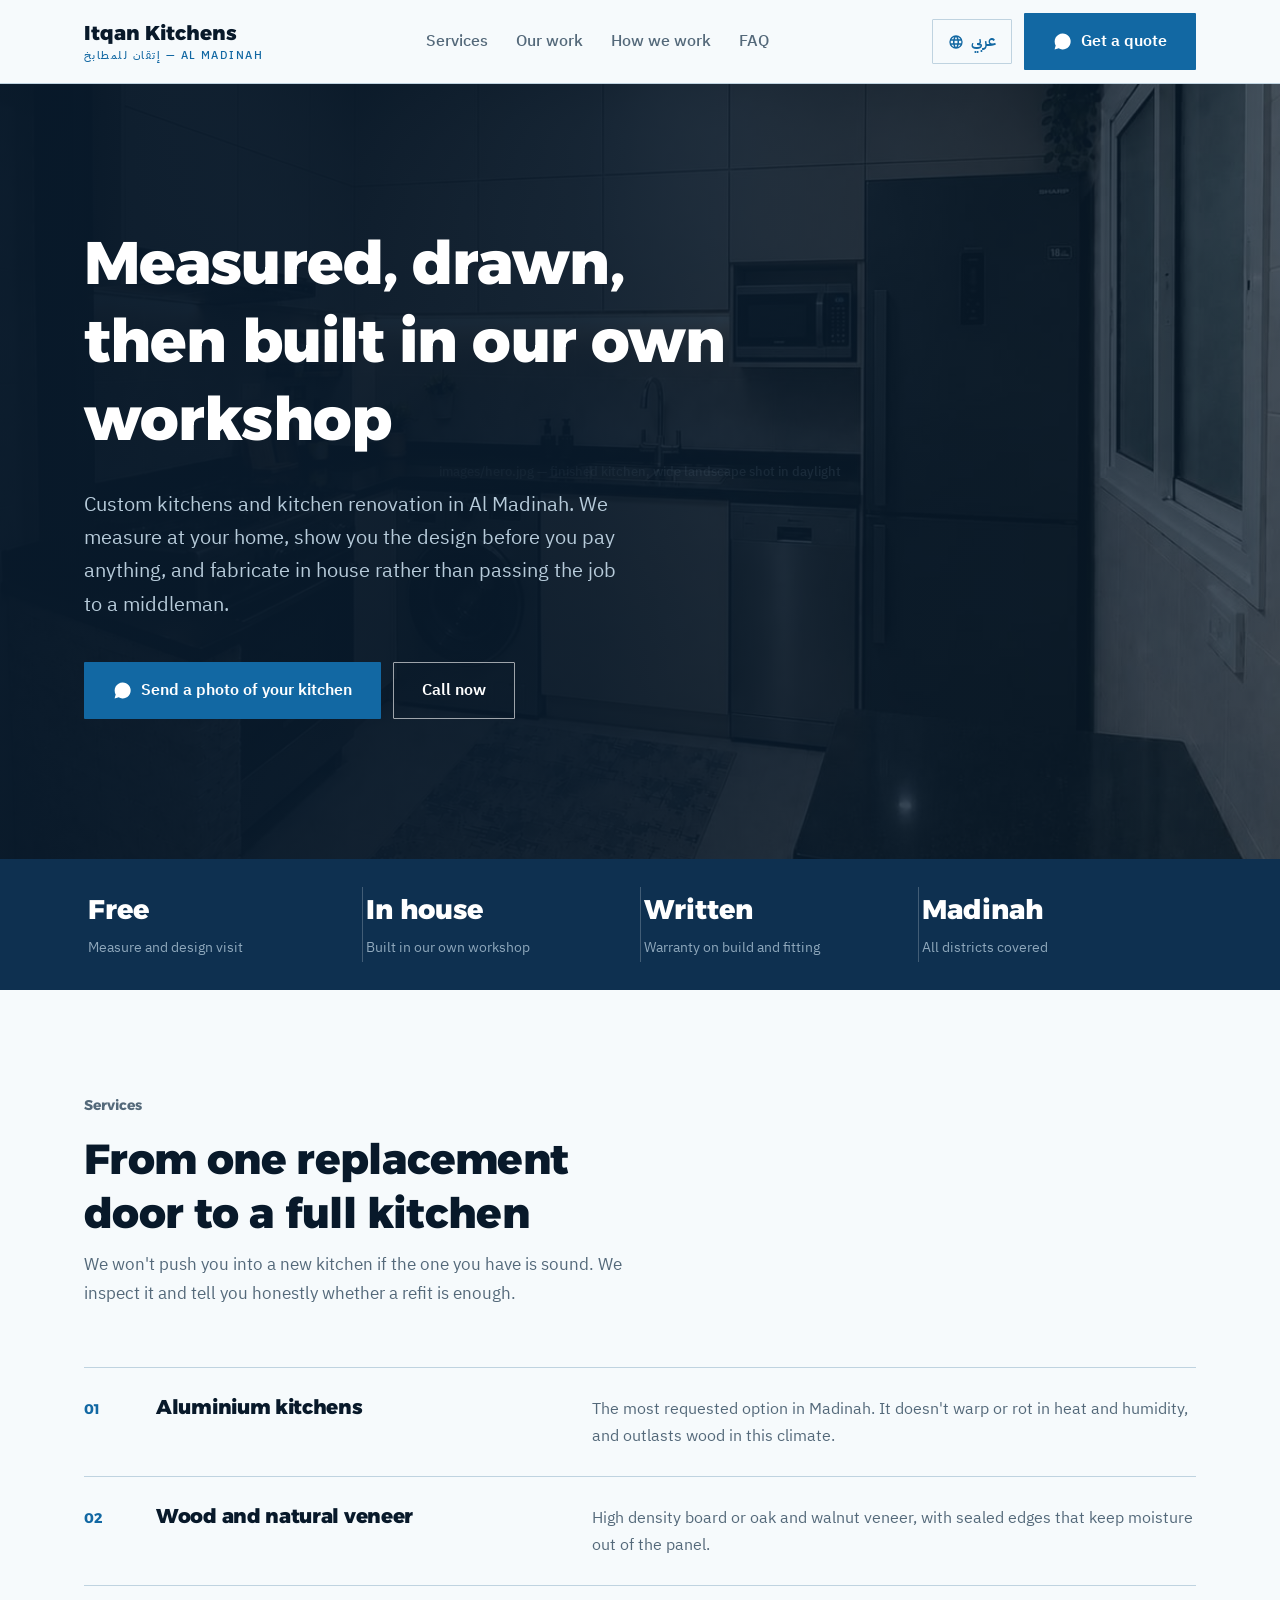
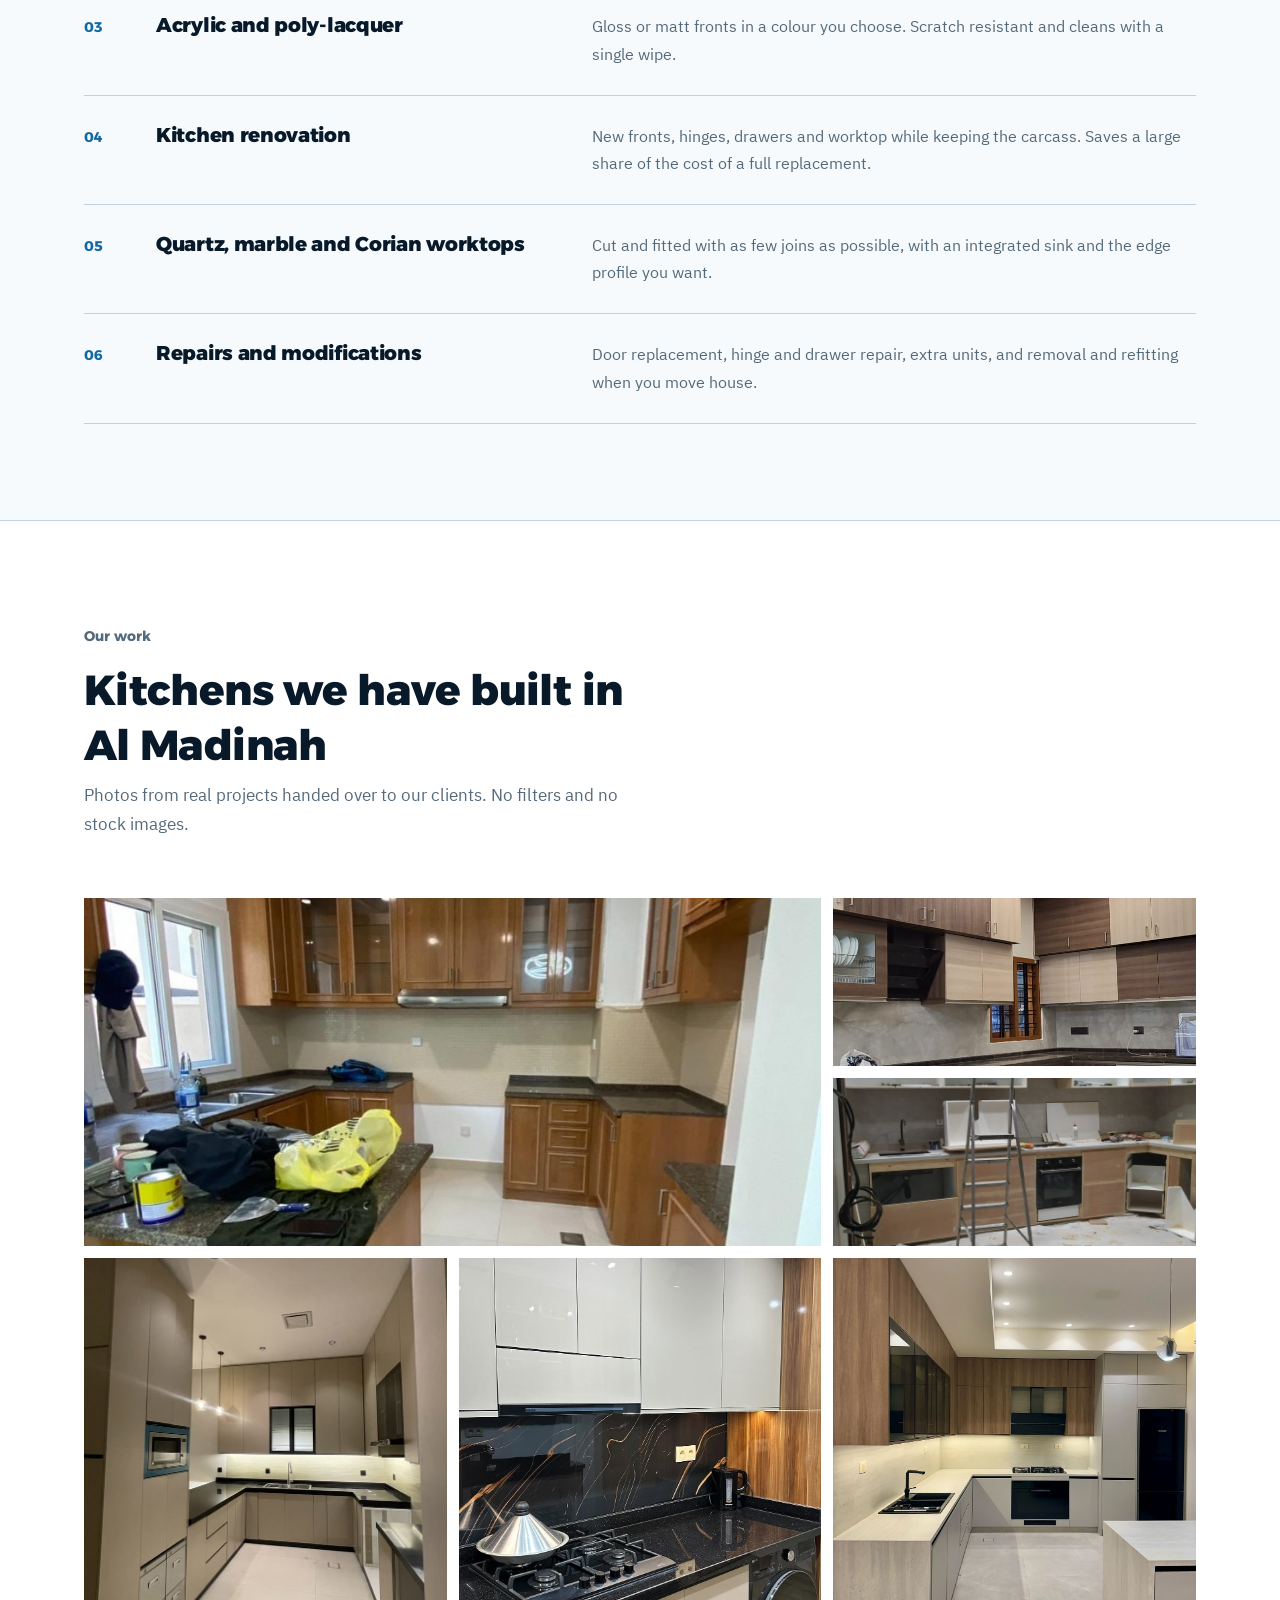
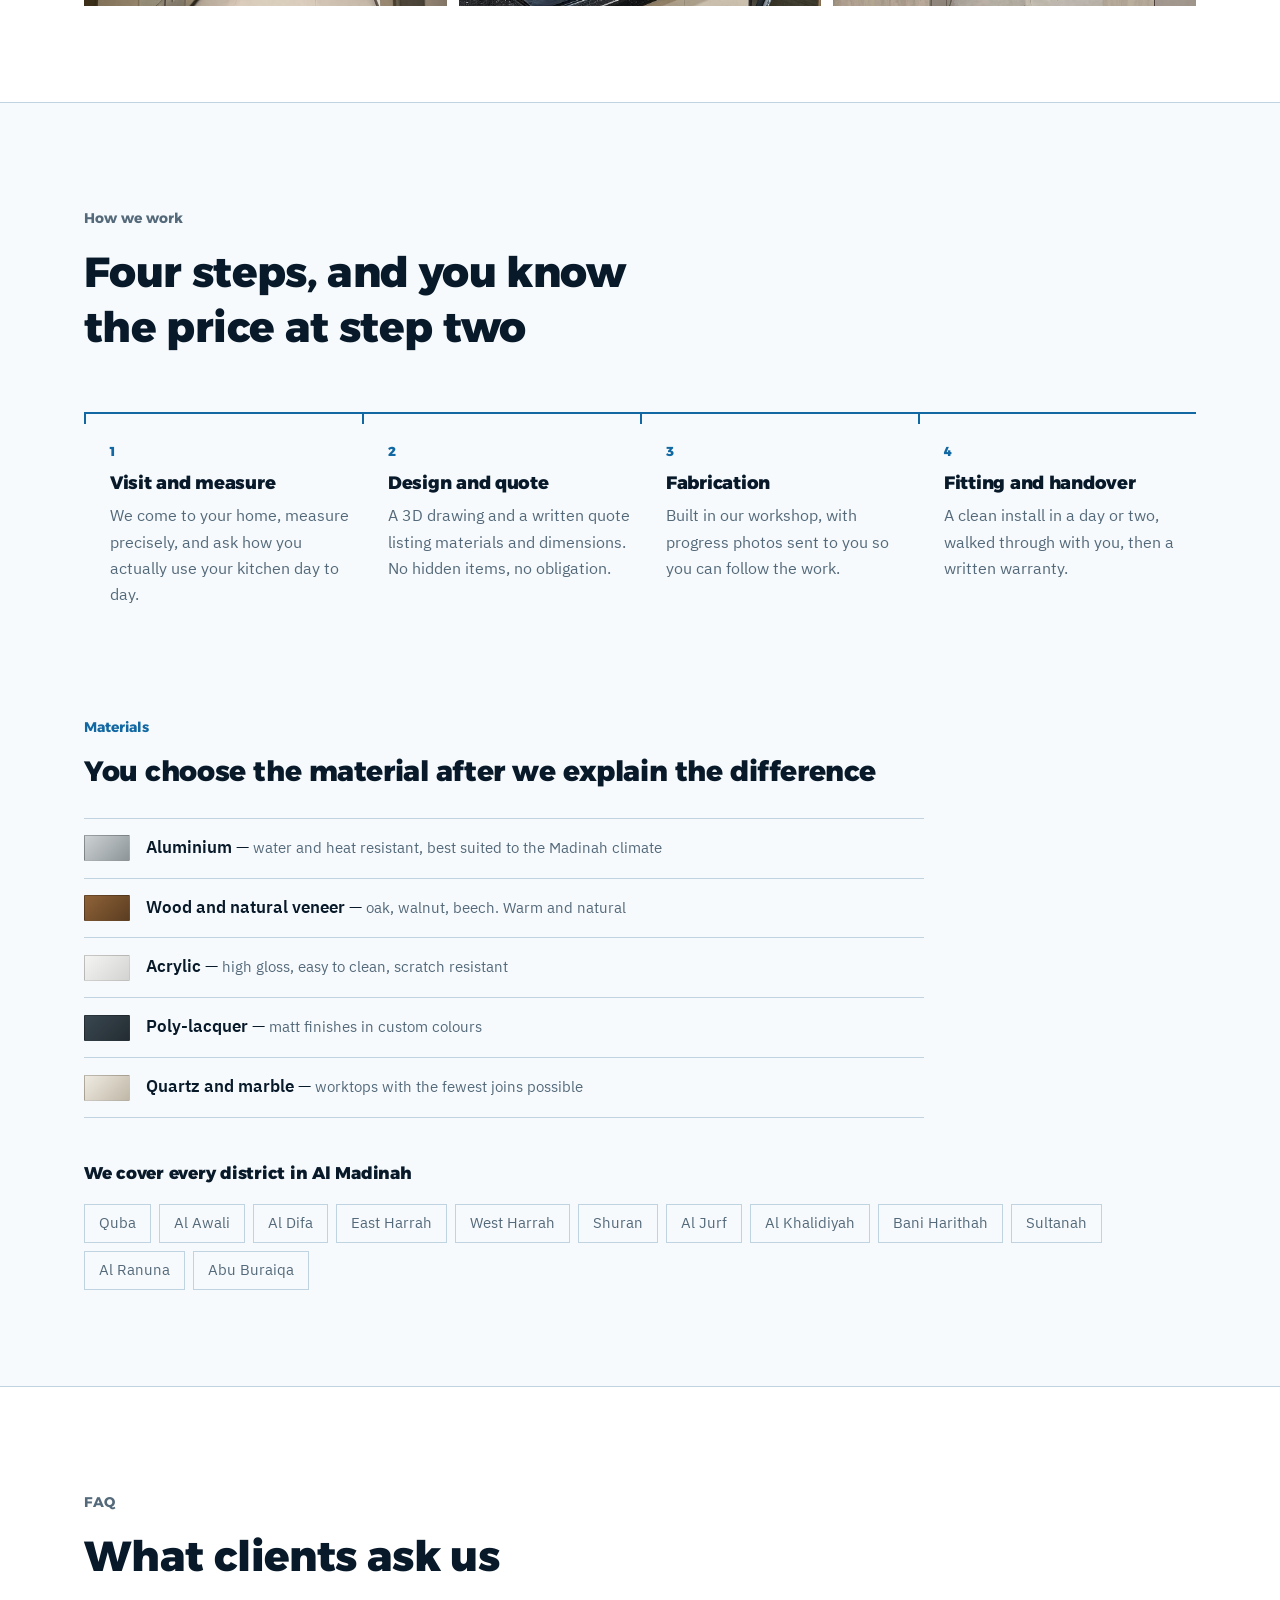
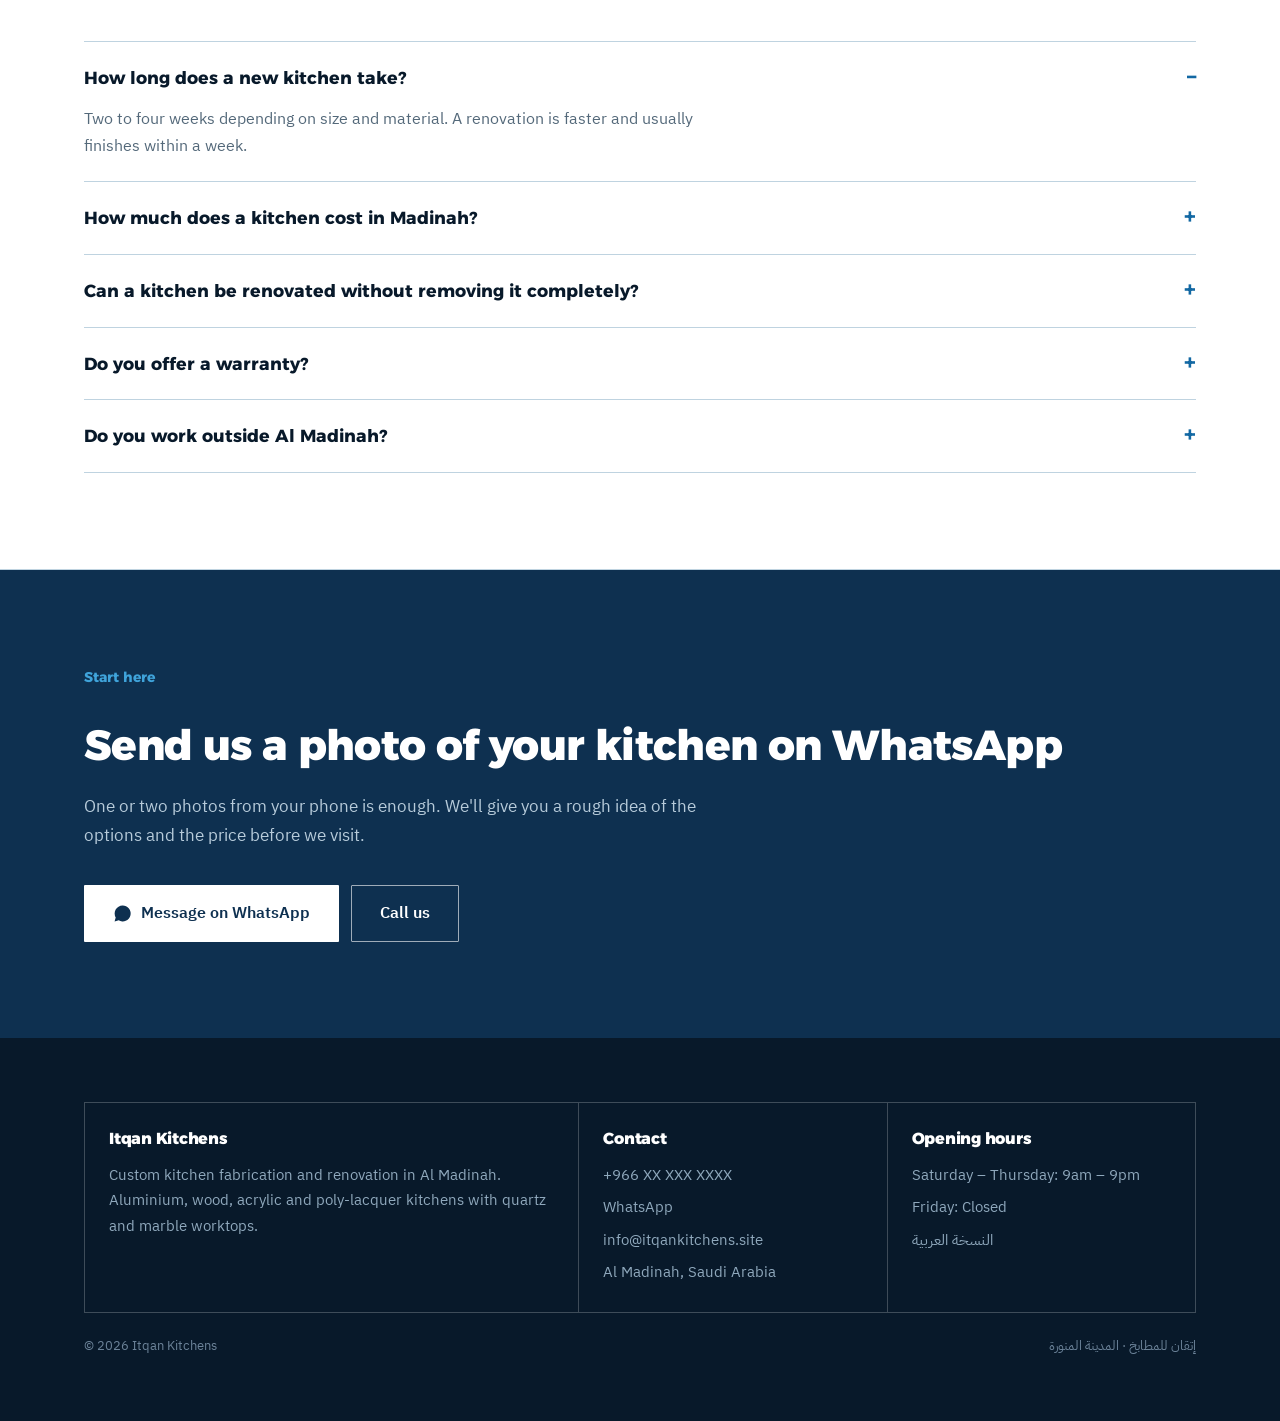
==== commit 33e9c84d: "Update en.html" ====
--- a/en.html
+++ b/en.html
@@ -6,10 +6,10 @@
 
 <title>Kitchen Renovation &amp; Custom Kitchens in Madinah | Itqan Kitchens</title>
 <meta name="description" content="Itqan Kitchens — custom kitchen fabrication and kitchen renovation in Al Madinah, Saudi Arabia. Aluminium, wood, acrylic and poly-lacquer kitchens with quartz and marble worktops. Free measure and design, written warranty.">
-<link rel="canonical" href="https://itqankitchens.com/en.html">
-<link rel="alternate" hreflang="ar" href="https://itqankitchens.com/">
-<link rel="alternate" hreflang="en" href="https://itqankitchens.com/en.html">
-<link rel="alternate" hreflang="x-default" href="https://itqankitchens.com/">
+<link rel="canonical" href="https://itqankitchens.site/en.html">
+<link rel="alternate" hreflang="ar" href="https://itqankitchens.site/">
+<link rel="alternate" hreflang="en" href="https://itqankitchens.site/en.html">
+<link rel="alternate" hreflang="x-default" href="https://itqankitchens.site/">
 <meta name="robots" content="index, follow, max-image-preview:large">
 <meta name="geo.region" content="SA-03">
 <meta name="geo.placename" content="Al Madinah">
@@ -20,8 +20,8 @@
 <meta property="og:site_name" content="Itqan Kitchens">
 <meta property="og:title" content="Kitchen Renovation &amp; Custom Kitchens in Madinah | Itqan Kitchens">
 <meta property="og:description" content="Free measure and design, built in our own workshop, written warranty on installation.">
-<meta property="og:url" content="https://itqankitchens.com/en.html">
-<meta property="og:image" content="https://itqankitchens.com/images/og.jpg">
+<meta property="og:url" content="https://itqankitchens.site/en.html">
+<meta property="og:image" content="https://itqankitchens.site/images/og.jpg">
 <meta name="twitter:card" content="summary_large_image">
 <link rel="icon" href="images/favicon.png">
 
@@ -192,7 +192,7 @@
         <ul class="flist">
           <li><a href="tel:+966XXXXXXXXX">+966 XX XXX XXXX</a></li>
           <li><a href="https://wa.me/966XXXXXXXXX">WhatsApp</a></li>
-          <li><a href="mailto:info@itqankitchens.com">info@itqankitchens.com</a></li>
+          <li><a href="mailto:info@itqankitchens.site">info@itqankitchens.site</a></li>
           <li>Al Madinah, Saudi Arabia</li>
         </ul>
       </div>
@@ -228,10 +228,10 @@
 <script type="application/ld+json">
 {
   "@context":"https://schema.org","@type":"HomeAndConstructionBusiness",
-  "@id":"https://itqankitchens.com/#business",
+  "@id":"https://itqankitchens.site/#business",
   "name":"Itqan Kitchens","alternateName":"إتقان للمطابخ",
-  "url":"https://itqankitchens.com/","image":"https://itqankitchens.com/images/hero.jpg",
-  "telephone":"+966XXXXXXXXX","email":"info@itqankitchens.com","priceRange":"$$",
+  "url":"https://itqankitchens.site/","image":"https://itqankitchens.site/images/hero.jpg",
+  "telephone":"+966XXXXXXXXX","email":"info@itqankitchens.site","priceRange":"$$",
   "address":{"@type":"PostalAddress","streetAddress":"Street address","addressLocality":"Al Madinah","addressRegion":"Al Madinah Province","addressCountry":"SA"},
   "geo":{"@type":"GeoCoordinates","latitude":24.4686,"longitude":39.6142},
   "areaServed":{"@type":"City","name":"Al Madinah"},
